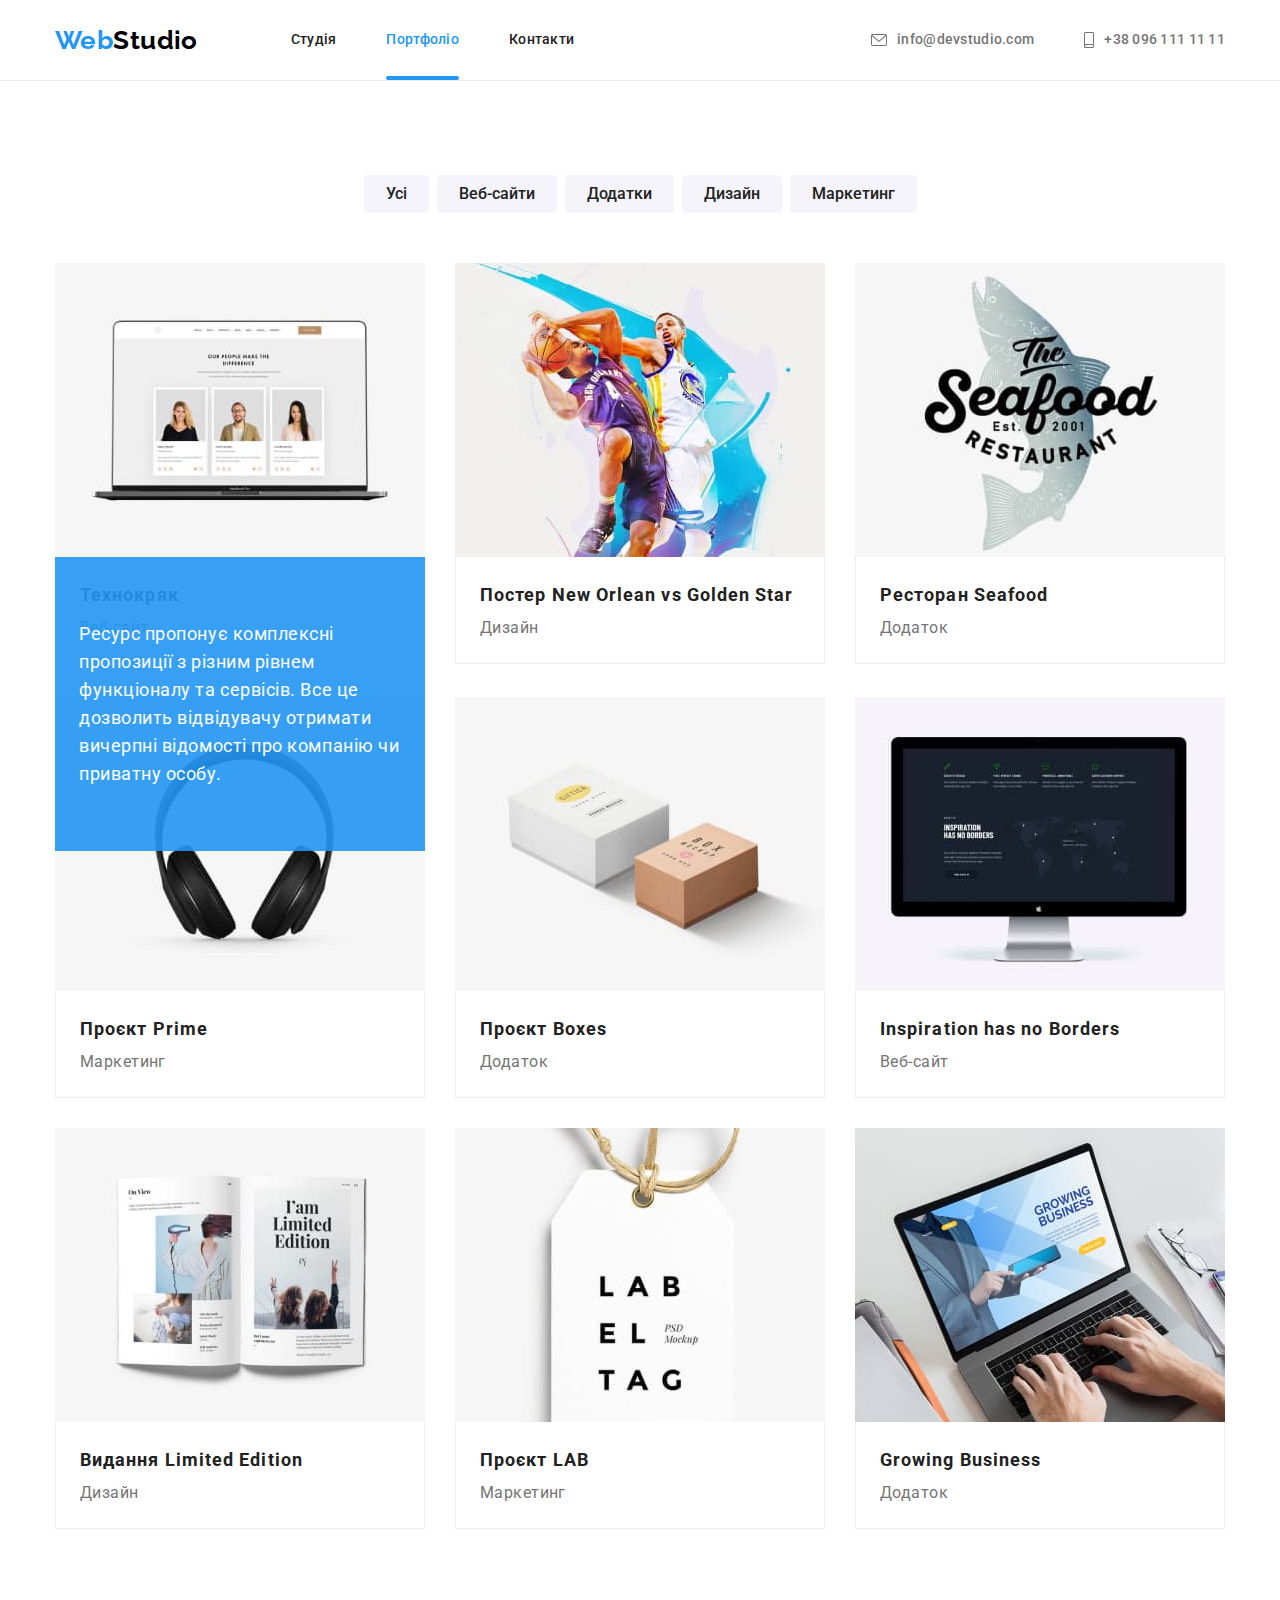
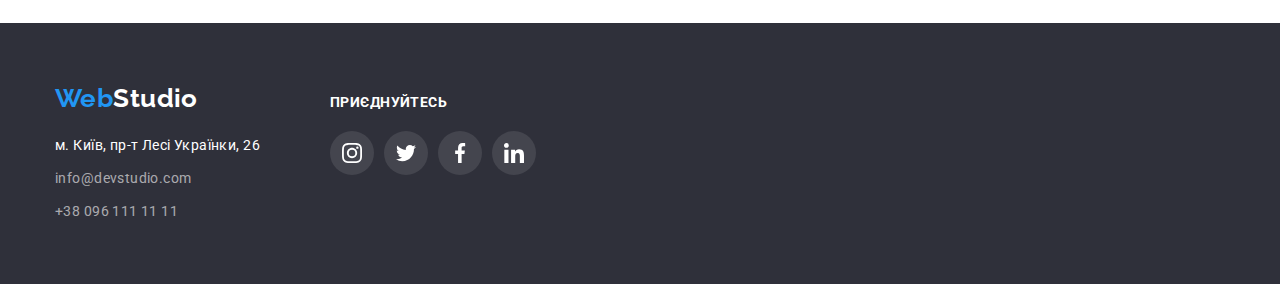
==== portfolio.html @ 52143f66 "сделаны фото на студии, кнопки и ссылки" ====
<!DOCTYPE html>
<html lang="uk">

<head>
    <meta charset="UTF-8">
    <meta http-equiv="X-UA-Compatible" content="IE=edge">
    <meta name="viewport" content="width=device-width, initial-scale=1.0">
    <link
        href="https://fonts.googleapis.com/css2?family=Raleway:wght@700&family=Roboto:wght@400;500;700;900&display=swap"
        rel="stylesheet">
    <title>Document</title>
    <link rel="stylesheet"
        href="https://cdnjs.cloudflare.com/ajax/libs/modern-normalize/0.6.0/modern-normalize.min.css">
    <link rel="stylesheet" href="./css/styles.css">
</head>

<body>
    <!-- Шапка сайта -->
    <header class="borderh">
        <div class="container main-nav">
            <nav class="main-nav">
                <a href="./index.html" class="logo"><span class="logo-web">Web</span>Studio</a>

                <ul class="site-nav list">
                    <li class="item"><a href="./index.html" class="link">Студія</a></li>
                    <li class="item"><a href="" class="link current">Портфоліо</a></li>
                    <li class="item"><a href="" class="link">Контакти</a></li>
                </ul>
            </nav>

            <ul class="site-nav list item-mail">
                <li class="item">
                    <a href="mailto:info@devstudio.com" class="site-nav-mail-tel">
                        <svg class="mail-tel-svg" width="16" height="12">
                            <use href="./images/icons.svg#icon-envelope1"></use>
                        </svg>info@devstudio.com</a>
                </li>
                <li class="item"><a href="tel:+380961111111" class="site-nav-mail-tel">
                        <svg class="mail-tel-svg tell" width="10" height="16">
                            <use href="./images/icons.svg#icon-smartphone1"></use>
                        </svg>
                        +38 096 111 11 11</a></li>
            </ul>
            </div>
            </header>

    <main>
        <!-- Наши работы -->
        <section class="examples section">
            <div class="container">
            <h1 class="hidden-title">Проекти</h1>
            <ul class="list ex-filter">
                <li class="but-item"><button type="button" class="filter-button">Усі</button></li>
                <li class="but-item"><button type="button" class="filter-button">Веб-сайти</button></li>
                <li class="but-item"><button type="button" class="filter-button">Додатки</button></li>
                <li class="but-item"><button type="button" class="filter-button">Дизайн</button></li>
                <li class="but-item"><button type="button" class="filter-button">Маркетинг</button></li>
            </ul>
            
            <ul class="list examples-list">
                <li class="ex-item">
                    <a class="ex-link" href=""><div class="u">
                    <img class="examples-img" src="./images/portf1.jpg" alt="Розроблений сайт на ноутбуці" width="370" height="294">
                    <div class="ex-hover">
                        <p class="ex-hover-text">Ресурс пропонує комплексні пропозиції з різним рівнем функціоналу та сервісів. Все це
                            дозволить
                            відвідувачу отримати
                            вичерпні відомості про компанію чи приватну особу.</p>
                    </div>
                    <div class="ex-text-cont">
                    <h3 class="examples-title">Технокряк</h3>
                    <p class="examples-text">Веб-сайт</p>
                    </div></div></a>
                </li>
                <li class="ex-item">
		<a class="ex-link" href="">
                    <img class="examples-img" src="./images/portf2.jpg" alt="Два баскетболісти" width="370" height="294">
                    <div class="ex-text-cont"><h3 class="examples-title">Постер New Orlean vs Golden Star</h3>
                    <p class="examples-text">Дизайн</p></div></a>
                </li>
                <li class="ex-item">
		<a class="ex-link" href="">
                    <img class="examples-img" src="./images/portf3.jpg" alt="Логотип ресторану Seafood" width="370" height="294">
                    <div class="ex-text-cont"><h3 class="examples-title">Ресторан Seafood</h3>
                    <p class="examples-text">Додаток</p></div></a>
                </li>
                <li class="ex-item">
		<a class="ex-link" href="">
                    <img class="examples-img" src="./images/portf4.jpg" alt="Навушники" width="370" height="294">
                   <div class="ex-text-cont"> <h3 class="examples-title">Проєкт Prime</h3>
                    <p class="examples-text">Маркетинг</p></div></a>
                </li>
                <li class="ex-item">
		<a class="ex-link" href="">
                    <img class="examples-img" src="./images/portf5.jpg" alt="Дві коробки" width="370" height="294">
                    <div class="ex-text-cont"><h3 class="examples-title">Проєкт Boxes</h3>
                    <p class="examples-text">Додаток</p></div></a>
                </li>
                <li class="ex-item">
		<a class="ex-link" href="">
                    <img class="examples-img" src="./images/portf6.jpg" alt="Вімкнений монітор з сайтом" width="370" height="294">
                    <div class="ex-text-cont"><h3 class="examples-title">Inspiration has no Borders</h3>
                    <p class="examples-text">Веб-сайт</p></div></a>
                </li>
                <li class="ex-item">
		<a class="ex-link" href="">
                    <img class="examples-img" src="./images/portf7.jpg" alt="Розкрита книга" width="370" height="294">
                   <div class="ex-text-cont"> <h3 class="examples-title">Видання Limited Edition</h3>
                    <p class="examples-text">Дизайн</p></div></a>
                </li>
                <li class="ex-item">
		<a class="ex-link" href="">
                    <img class="examples-img" src="./images/portf8.jpg" alt="Бірка з назвою фірми" width="370" height="294">
                   <div class="ex-text-cont"> <h3 class="examples-title">Проєкт LAB</h3>
                    <p class="examples-text">Маркетинг</p></div></a>
                </li>
                <li class="ex-item">
		<a class="ex-link" href="">
                    <img class="examples-img" src="./images/portf9.jpg" alt="Набір тексту на ноутбуці з відкритим сайтом" width="370" height="294">
                   <div class="ex-text-cont"> <h3 class="examples-title">Growing Business</h3>
                    <p class="examples-text">Додаток</p></div></a>
                </li>
            </ul>
            </div>
        </section>
    </main>


    <!-- Футер -->
    <footer class="footer">
        <div class="container footer-poz">
            <div class="footer-join">
                <a href="./index.html" class="logo lp"><span class="logo-web">Web</span><span
                        class="logo-web-foot">Studio</span></a>
                <address>
                    <ul class="list">
                        <li class="list-item-f"><a href="https://goo.gl/maps/CPtrU1FHBa2aNyZL9" target="_blank"
                                rel="noopener noreferrer nofollow" class="footer-address">
                                м. Київ, пр-т Лесі Українки, 26</a></li>
                        <li class="list-item-f"><a href="mailto:info@devstudio.com"
                                class="footer-mail-tel">info@devstudio.com</a></li>
                        <li><a href="tel:+380961111111" class="footer-mail-tel">+38 096 111 11 11</a></li>
                    </ul>
                </address>
            </div>
            <div class="footer-join">
                <h2 class="footer-title">Приєднуйтесь</h2>
                <ul class="list team-list">
                    <li><a class="footer-link" target="_blank" href="https://www.instagram.com"><svg class="footer-svg"
                                width="20" height="20">
                                <use href="./images/icons.svg#icon-insta"></use>
                            </svg></a></li>
                    <li><a class="footer-link" target="_blank" href="https://www.twitter.com"><svg class="footer-svg"
                                width="20" height="20">
                                <use href="./images/icons.svg#icon-twitter"></use>
                            </svg></a></li>
                    <li><a class="footer-link" target="_blank" href="https://www.facebook.com"><svg class="footer-svg"
                                width="20" height="20">
                                <use href="./images/icons.svg#icon-facebook"></use>
                            </svg></a></li>
                    <li><a class="footer-link" target="_blank" href="https://www.linkedin.com"><svg class="footer-svg"
                                width="20" height="20">
                                <use href="./images/icons.svg#icon-in"></use>
                            </svg></a></li>
                </ul>
            </div>
        </div>
    </footer>
    </body>
    
    </html>
---- css/styles.css ----
:root {
    --primary-text-color: #757575;
    --title-text-color: #212121;
    --accent-color: #2196f3;
    --primary-white-color: #ffffff;
    --logo-color: #000000;
    --hero-bg-color: #2F303A;
    --section-color: #F5F4FA;
    --header-border: #ececec;
    --image-border: #eeeeee;
    --bg-svg-color: #F5F4FA;
    --link-color: #AFB1B8;
}

li,ul,p,h1,h2,h3,h4,h5,h6{
    margin: 0;
    padding: 0;
}

.list {
    padding: 0;
    margin: 0;
    list-style: none;
}

.section {
    padding-top: 94px;
    padding-bottom: 94px;
}

body {
    background-color: var(--primary-white-color);
    color: var(--primary-text-color);
    font-family: 'Roboto', sans-serif;
    font-size: 14px;
    letter-spacing: 0.03em;
}

.container {
    margin-left: auto;
    margin-right: auto;
    width: 1200px;
    padding-left: 15px;
    padding-right: 15px;
}

.logo {
    color: var(--logo-color);
    text-decoration: none;
    font-family: 'Raleway';
    font-weight: 700;
    font-size: 26px;
    line-height: 1.19;
    padding-top: 24px;
    padding-bottom: 24px;
}

.logo-web {
    color: var(--accent-color);
}

.logo-web-foot {
    color: var(--primary-white-color);
}

/* Site nav */

.site-nav {
    display: flex;
    margin-left: 93px;
}

.site-nav .item:not(:last-child) {
    margin-right: 50px;
}

.main-nav {
    display: flex;
    align-items: center;
    justify-content: space-between;
}

.borderh {
    border-bottom: 1px solid var(--header-border);
}

.link{
    transition: color 250ms cubic-bezier(0.4, 0, 0.2, 1);
}

.site-nav .link {
    display: flex;
    padding-top: 32px;
    padding-bottom: 32px;
    color: var(--title-text-color);
    text-decoration: none;
    font-weight: 500;
    line-height: 1.14;
    letter-spacing: 0.02em;
}

.site-nav .link:hover,
.site-nav .link:focus {
    color: var(--accent-color);
}

.site-nav .link.current {
    color: var(--accent-color);
}

.site-nav-mail-tel {
    display: flex;
    align-items: center;
    text-decoration: none;
    font-weight: 500;
    line-height: 1.14;
    letter-spacing: 0.02em;
    color: var(--primary-text-color);
    padding-top: 32px;
    padding-bottom: 32px;
    transition: color 250ms cubic-bezier(0.4, 0, 0.2, 1);
}

.current {
    position: relative;
}

.current::after {
    content: "";
    display: block;
    width: 100%;
    height: 4px;
    border-radius: 2px;
    position: absolute;
    bottom: 0;
    left: 0;
    background-color: var(--accent-color);
}

.current:hover::after,
.current:focus::after {
    background-color: var(--accent-color);
}

.item-mail {
    margin-left: 0;
}

.site-nav-mail-tel:hover,
.site-nav-mail-tel:focus {
    color: var(--accent-color);
}



/* Hero */
.hero {
    background-color: var(--hero-bg-color);
    text-align: center;
    height: 600px;
    padding-top: 0;
}

.hero {
    padding: 200px 0;
}

.hero-title {
    font-weight: 900;
    font-size: 44px;
    line-height: 1.36;
    letter-spacing: 0.06em;
    text-transform: uppercase;
    color: var(--primary-white-color);
    margin-top: 0;
    margin-bottom: 30px;
    text-align: center;
}

.heroo {
    width: 696px;
}

.overlay{
    height: 600px;
    max-width: 1600px;
    margin-left: auto;
    margin-right: auto;
    background-image: linear-gradient(
    to right,
    rgba(0,0,0,0.5),
    rgba(0,0,0,0.5)
    ), url("../images/bg-img.jpg");
    background-size: cover;
    background-repeat: no-repeat;
    background-position: center;
}

.hero-button {
    border: 1px solid transparent;
    padding: 10px 32px;
    cursor: pointer;
    background-color: var(--accent-color);
    font-family: inherit;
    font-weight: 700;
    font-size: 16px;
    line-height: 1.88;
    letter-spacing: 0.06em;
    text-align: center;
    color: var(--primary-white-color);
    border-radius: 4px;
    text-align: center;
    min-width: 152px;

}

.hidden-title {
    position: absolute;
    left: -10000px;
    top: auto;
    width: 1px;
    height: 1px;
    overflow: hidden;
}

.top-poz {
    display: flex;
    gap: 30px;
}

.top-item {
    max-width: 270px;
}

.photo-list {
    display: flex;
    gap: 30px;
}

img {
    display: block;
    max-width: 100%;
    height: auto;
}

.photo-p{
    position: relative;
}

.photo-descr-text{
    margin: 0;
    position: absolute;
    font-style: normal;
    font-weight: 700;
    line-height: 1.14;
    text-align: center;
    text-transform: uppercase;
    color: var(--primary-white-color);
    background-color: rgba(47, 48, 58, 0.8);
    width: 370px;
    height: 70px;
    display: flex;
    justify-content: center;
    align-items: center;
    bottom: 0;
}

.top-what {
    padding-top: 0;
}

.top-title {
    line-height: 1.14;
    text-transform: uppercase;
    color: var(--title-text-color);
    margin-top: 0;
    margin-bottom: 10px;
}

.top-text {
    line-height: 1.71;
    margin-top: 0;
    margin-bottom: 0;
}

.team {
    display: flex;
    gap: 30px;
}

.team-item {
    text-align: center;
    background: #FFFFFF;
    box-shadow: 0px 1px 3px rgba(0, 0, 0, 0.12), 0px 1px 1px rgba(0, 0, 0, 0.14), 0px 2px 1px rgba(0, 0, 0, 0.2);
    border-radius: 0px 0px 4px 4px;
}

.section-title {
    font-size: 36px;
    line-height: 1.17;
    text-align: center;
    color: var(--title-text-color);
    margin-top: 0;
    margin-bottom: 50px;
}

.team-section {
    background-color: var(--section-color);
}

.team-text {
    padding: 30px 32px;
}

.section-names {
    font-weight: 500;
    font-size: 16px;
    line-height: 1.19;
    color: var(--title-text-color);
    margin-top: 0;
    margin-bottom: 10px;
}

.section-spec {
    font-size: 16px;
    line-height: 1.19;
    margin-top: 0;
    margin-bottom: 16px;
}

.footer {
    background-color: var(--hero-bg-color);
    padding-top: 60px;
    padding-bottom: 60px;
}

.lp {
    display: block;
    margin-bottom: 20px;
    padding-top: 0;
    padding-bottom: 0;
}

.footer-address {
    text-decoration: none;
    line-height: 1.71;
    color: var(--primary-white-color);
    font-style: normal;
    transition: color 250ms cubic-bezier(0.4, 0, 0.2, 1);
}


.footer-mail-tel {
    text-decoration: none;
    line-height: 1.71;
    color: rgba(255, 255, 255, 0.6);
    font-style: normal;
    transition: color 250ms cubic-bezier(0.4, 0, 0.2, 1);
}

.list-item-f {
    margin-top: 0;
    margin-bottom: 9px;
}

.footer-address:hover,
.footer-address:focus,
.footer-mail-tel:hover,
.footer-mail-tel:focus {
    color: var(--accent-color);
}

.ex-filter {
    display: flex;
    justify-content: center;
    margin-bottom: 50px;
}

.filter-button {
    border-radius: 4px;
    padding: 6px 22px;
    background-color: var(--section-color);
    font-family: inherit;
    font-weight: 500;
    font-size: 16px;
    line-height: 1.62;
    color: var(--title-text-color);
    cursor: pointer;
    border: none;
    transition: background-color 250ms cubic-bezier(0.4, 0, 0.2, 1), 
    color 250ms cubic-bezier(0.4, 0, 0.2, 1), 
    box-shadow 250ms cubic-bezier(0.4, 0, 0.2, 1);
}

.but-item {
    margin-right: 8px;
}

.but-item:last-child {
    margin-right: 0;
}

.filter-button:hover,
.filter-button:focus {
    background-color: var(--accent-color);
    color: var(--primary-white-color);
    box-shadow: 
0px 3px 1px rgba(0, 0, 0, 0.1), 
0px 1px 2px rgba(0, 0, 0, 0.08), 
0px 2px 2px rgba(0, 0, 0, 0.12);
    cursor: pointer;
}

.examples-list {
    display: flex;
    flex-wrap: wrap;
}

.ex-item {
    box-sizing: border-box;
    width: 370px;
    margin-right: 30px;
    margin-bottom: 30px;
    background: var(--primary-white-color);
}

.ex-item:nth-child(3n) {
    margin-right: 0;
}

.ex-item:nth-child(n + 7) {
    margin-bottom: 0;
}

.ex-text-cont {
    padding: 20px 24px;
    border-bottom: 1px solid var(--image-border);
    border-left: 1px solid var(--image-border);
    border-right: 1px solid var(--image-border);
}

.ex-hover-text{
    font-size: 18px;
    line-height: 1.56;
    letter-spacing: 0.03em;
    color: var(--primary-white-color);
}

.u{
    overflow: hidden;
}

.ex-hover{
position: absolute;
background-color: rgba(33, 150, 243, 0.9);
    width: 370px;
    height: 294px;
    padding: 63px 24px;
    text-align: flex-start;
    display: flex;
    justify-content: center;
    align-items: center;
    transition: transform 2500ms cubic-bezier(0.4, 0, 0.2, 1);
}

.examples-title {
    font-size: 18px;
    line-height: 2;
    letter-spacing: 0.06em;
    color: var(--title-text-color);
    margin-top: 0;
    margin-bottom: 0;
}

.examples-text {
    font-size: 16px;
    line-height: 1.88;
    margin-top: 0;
    margin-bottom: 0;
    color: var(--primary-text-color);
}

.ex-link{
    display: inline-block;
    text-decoration: none;
    transition: box-shadow 250ms cubic-bezier(0.4, 0, 0.2, 1);
}

.ex-link:hover,
.ex-link:focus{
    box-shadow: 
    0px 1px 1px rgba(0, 0, 0, 0.12), 
    0px 4px 4px rgba(0, 0, 0, 0.06), 
    1px 4px 6px rgba(0, 0, 0, 0.16);
}

.ex-link:hover .ex-hover{
    transform: translateY(-100%);
}

.top-svg{
    width: 270px;
    height: 120px;
    background-color: var(--bg-svg-color);
    margin-bottom: 30px;
    display: flex;
    justify-content: center;
    align-items: center;
}

.mail-tel-svg{
    fill: var(--primary-text-color);
    margin-right: 10px;
    transition: fill 250ms cubic-bezier(0.4, 0, 0.2, 1);
}

.mail-tel-svg:hover,
.mail-tel-svg:focus{
    fill: var(--accent-color);
}

.site-nav-mail-tel:hover .mail-tel-svg,
.site-nav-mail-tel:focus .mail-tel-svg{
    color: var(--accent-color);
    fill: var(--accent-color);
}


.team-link{
   height: 44px;
   width: 44px;
   background-color: var(--primary-white-color);
   border-radius: 50%;
   display: flex;
   justify-content: center;
   align-items: center;
   transition: background-color 250ms cubic-bezier(0.4, 0, 0.2, 1);
}

.team-list{
    display: flex;
    justify-content: center;
    gap: 10px;
}

.team-svg{
   fill: var(--link-color);
   transition: fill 250ms cubic-bezier(0.4, 0, 0.2, 1);
}

.team-svg:hover,
.team-svg:focus{
    fill: var(--primary-white-color);
}

.team-link:hover ,
.team-link:focus {
    background-color: var(--accent-color);
}

.team-link:hover .team-svg,
.team-link:focus .team-svg{
    fill: var(--primary-white-color);
    background-color: var(--accent-color);
}

.clients-svg{
    fill: var(--link-color);
    transition: fill 250ms cubic-bezier(0.4, 0, 0.2, 1);
}

.clients-link{
    border: 1px solid rgba(175, 177, 184, 1);
    border-radius: 4px;
    width: 170px;
    height: 92px;
    display: flex;
    justify-content: center;
    align-items: center;
    transition: border 250ms cubic-bezier(0.4, 0, 0.2, 1);
}

.clients-link:hover,
.clients-link:focus{
    fill: var(--accent-color);
    border: 1px solid var(--accent-color);
}

.clients-svg:hover,
.clients-svg:focus{
    fill: var(--accent-color);
}

.clients-link:hover .clients-svg,
.clients-link:focus .clients-svg {
    fill: var(--accent-color);
}

.clients-logos{
    display: flex;
    gap: 30px;
}

.footer-title{
text-decoration:none;
font-style: normal;
line-height: 1.14;
text-transform: uppercase;
color: var(--primary-white-color);
margin-bottom:20px;
font-size: 14px;
}

.footer-poz{
display: flex;
align-items: baseline;
gap: 70px;
}

.footer-link{
   height: 44px;
   width: 44px;
   background: rgba(255, 255, 255, 0.1);
   border-radius: 50%;
   display: flex;
   justify-content: center;
   align-items: center;
   transition: background-color 250ms cubic-bezier(0.4, 0, 0.2, 1);
}

.footer-svg{
   background-position: center;
   fill: var(--primary-white-color);
}

.footer-svg:hover,
.footer-svg:focus{
    fill: var(--primary-white-color);
}

.footer-link:hover ,
.footer-link:focus {
    background-color: var(--accent-color);
}

.footer-link:hover .team-svg,
.footer-link:focus .team-svg{
    fill: var(--primary-white-color);
    background-color: var(--accent-color);
}
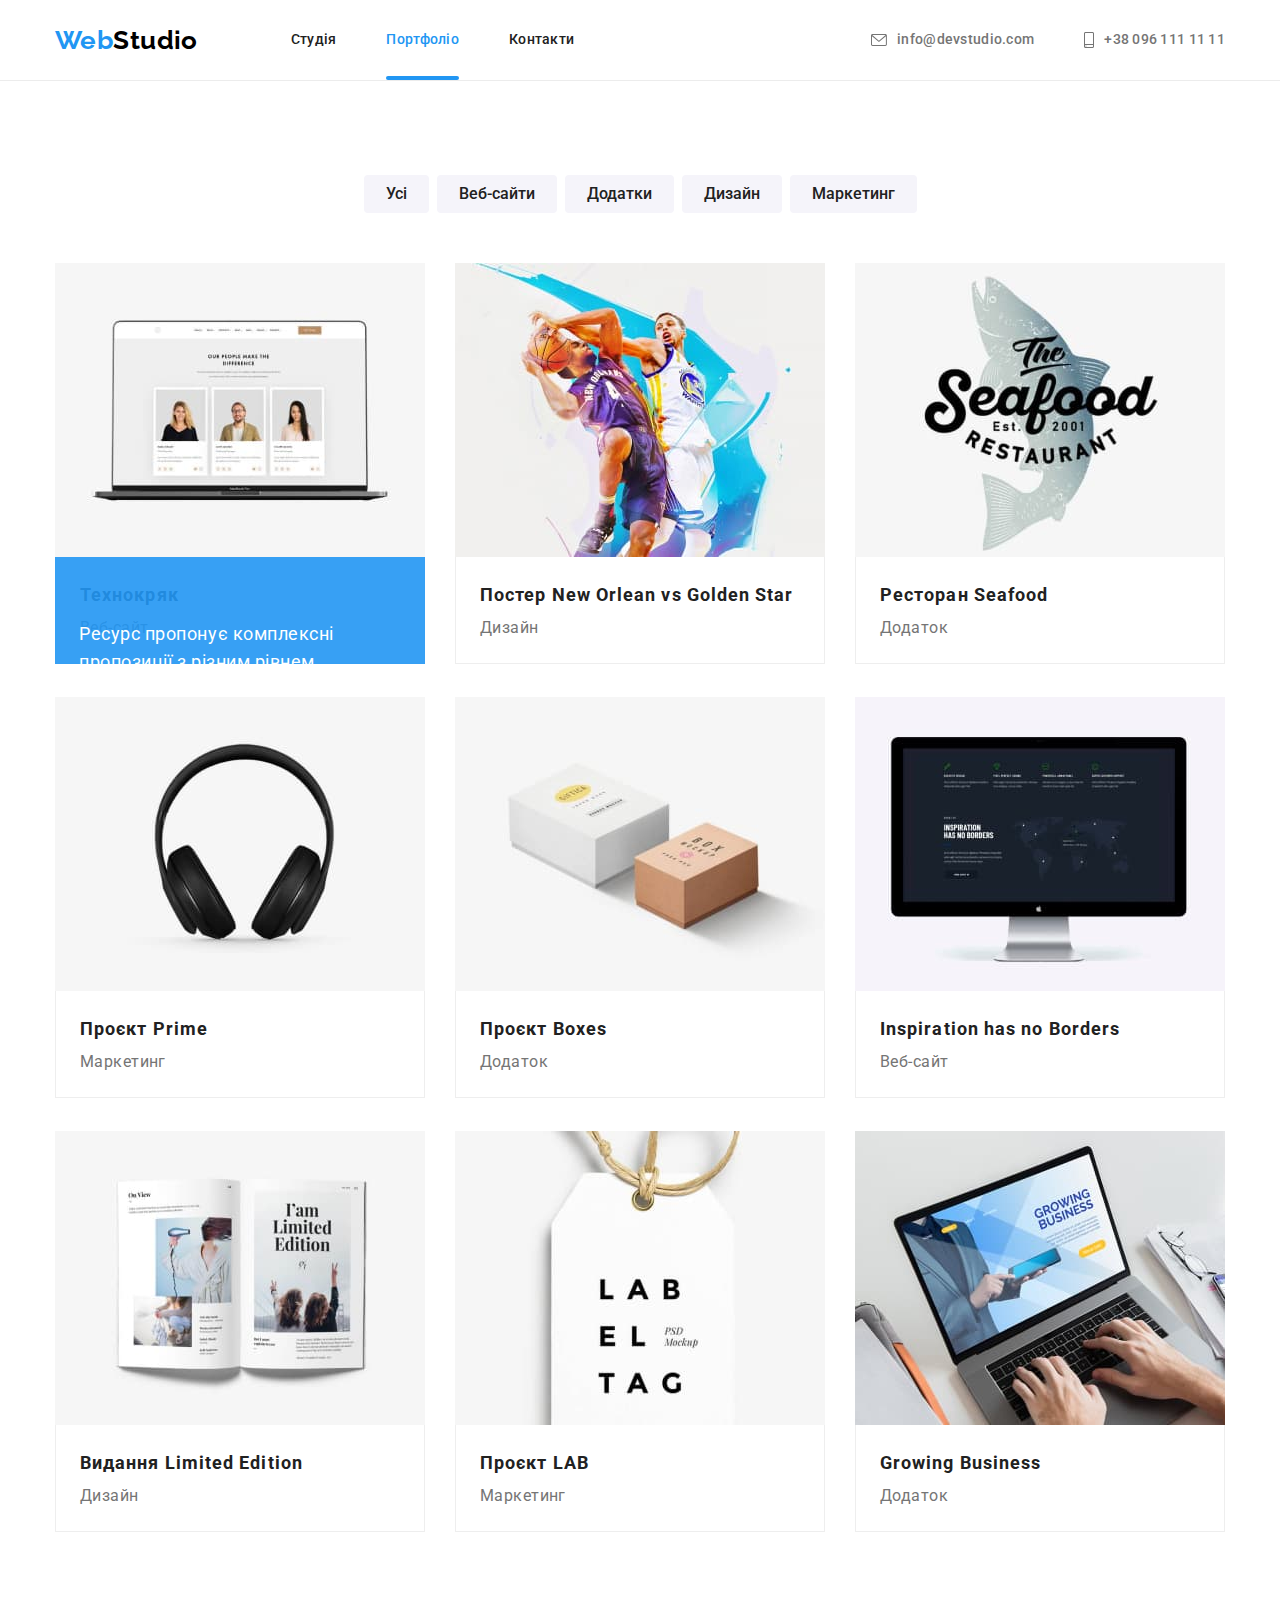
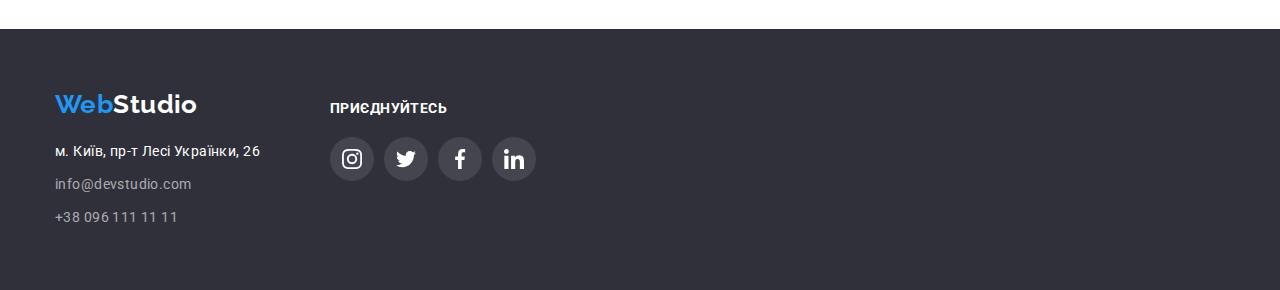
==== commit 9e73479c: "частично доделана картинка в портфолио" ====
--- a/portfolio.html
+++ b/portfolio.html
@@ -59,7 +59,8 @@
             
             <ul class="list examples-list">
                 <li class="ex-item">
-                    <a class="ex-link" href=""><div class="u">
+                    <div class="u">
+                    <a class="ex-link" href="">
                     <img class="examples-img" src="./images/portf1.jpg" alt="Розроблений сайт на ноутбуці" width="370" height="294">
                     <div class="ex-hover">
                         <p class="ex-hover-text">Ресурс пропонує комплексні пропозиції з різним рівнем функціоналу та сервісів. Все це
@@ -70,7 +71,7 @@
                     <div class="ex-text-cont">
                     <h3 class="examples-title">Технокряк</h3>
                     <p class="examples-text">Веб-сайт</p>
-                    </div></div></a>
+                    </div></a></div>
                 </li>
                 <li class="ex-item">
 		<a class="ex-link" href="">
--- a/css/styles.css
+++ b/css/styles.css
@@ -422,6 +422,7 @@
     margin-right: 30px;
     margin-bottom: 30px;
     background: var(--primary-white-color);
+    
 }
 
 .ex-item:nth-child(3n) {
@@ -447,6 +448,7 @@
 }
 
 .u{
+    position: relative;
     overflow: hidden;
 }
 
@@ -484,6 +486,8 @@
     display: inline-block;
     text-decoration: none;
     transition: box-shadow 250ms cubic-bezier(0.4, 0, 0.2, 1);
+    position: relative;
+    overflow: hidden;
 }
 
 .ex-link:hover,
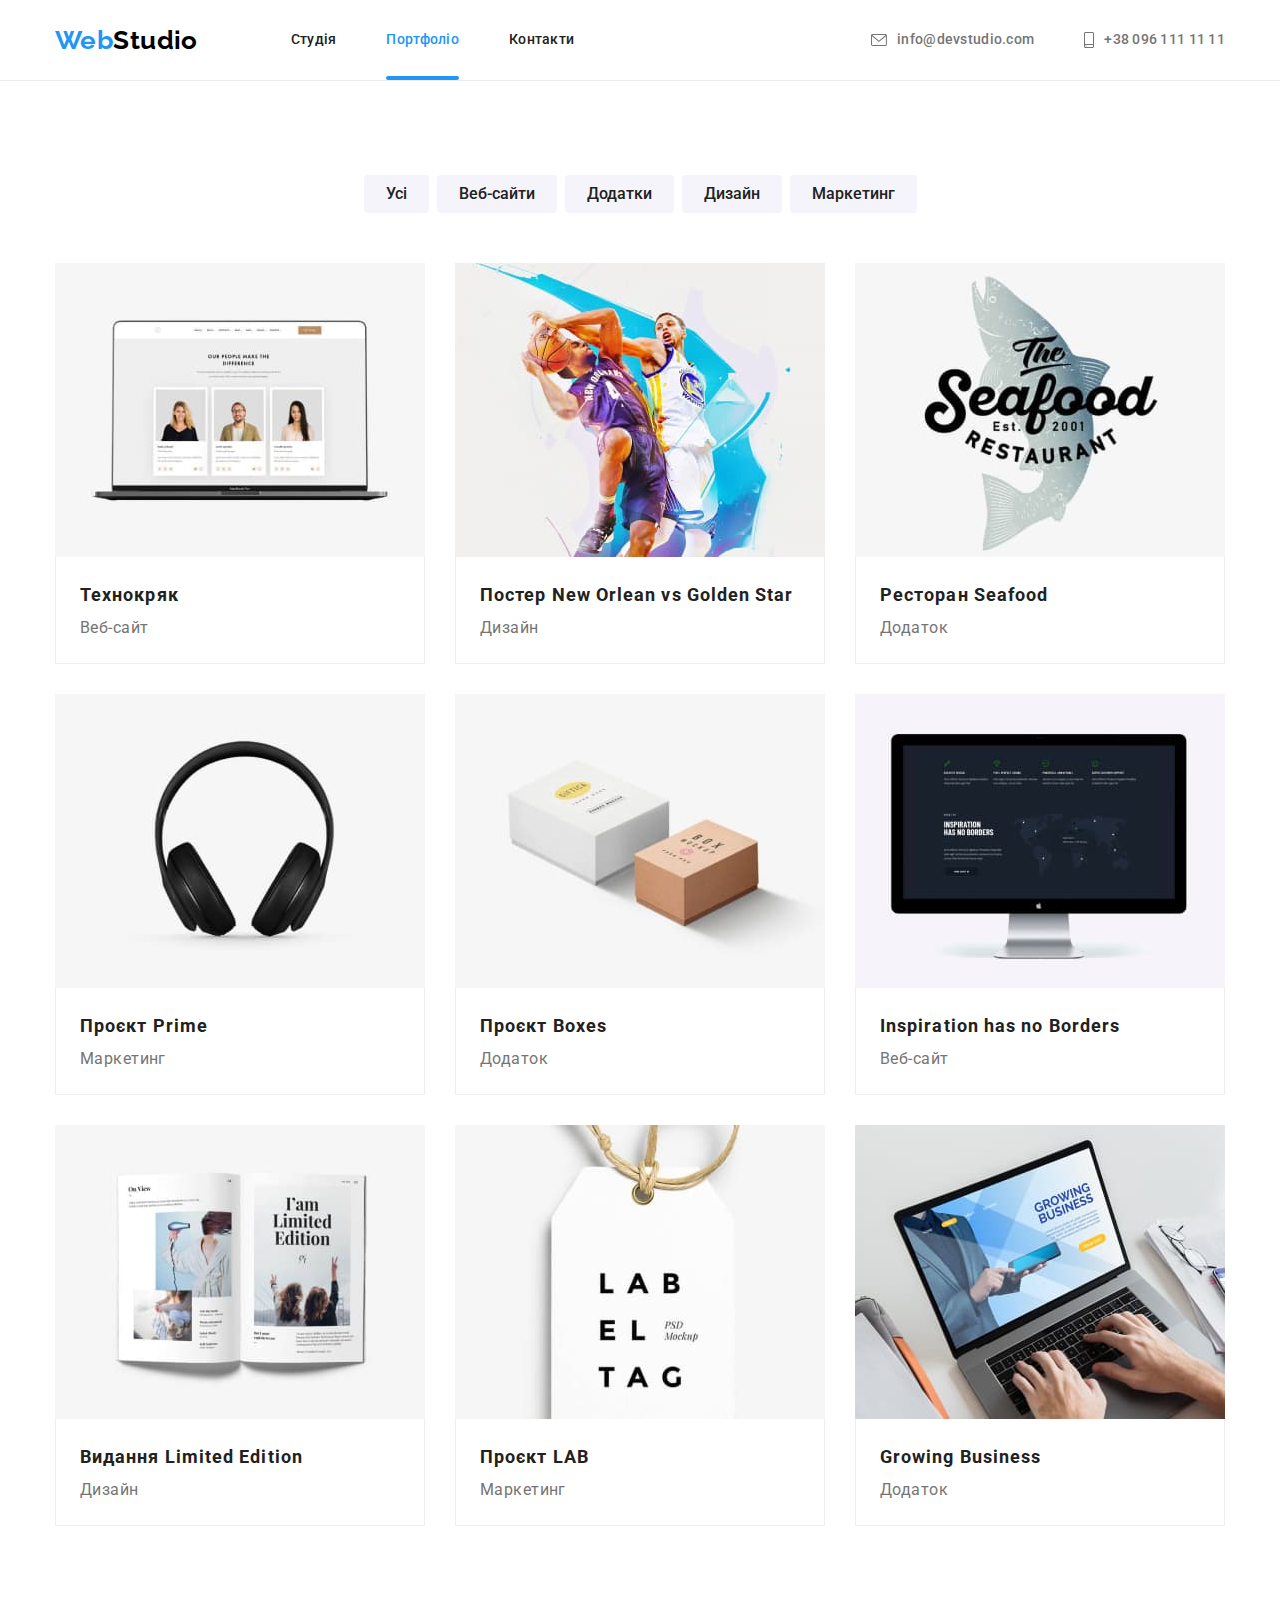
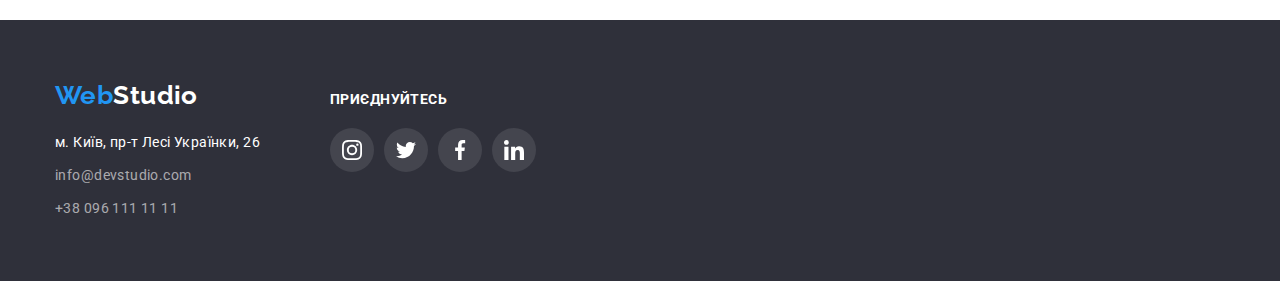
==== commit f441e817: "доделано портфолио" ====
--- a/portfolio.html
+++ b/portfolio.html
@@ -59,66 +59,122 @@
             
             <ul class="list examples-list">
                 <li class="ex-item">
-                    <div class="u">
                     <a class="ex-link" href="">
+                        <div class="ex-hidden">
                     <img class="examples-img" src="./images/portf1.jpg" alt="Розроблений сайт на ноутбуці" width="370" height="294">
                     <div class="ex-hover">
                         <p class="ex-hover-text">Ресурс пропонує комплексні пропозиції з різним рівнем функціоналу та сервісів. Все це
                             дозволить
                             відвідувачу отримати
                             вичерпні відомості про компанію чи приватну особу.</p>
-                    </div>
+                    </div></div>
                     <div class="ex-text-cont">
                     <h3 class="examples-title">Технокряк</h3>
                     <p class="examples-text">Веб-сайт</p>
-                    </div></a></div>
-                </li>
-                <li class="ex-item">
-		<a class="ex-link" href="">
-                    <img class="examples-img" src="./images/portf2.jpg" alt="Два баскетболісти" width="370" height="294">
+                    </div></a>
+                </li>
+                <li class="ex-item">
+		<a class="ex-link" href="">
+            <div class="ex-hidden">
+                <img class="examples-img" src="./images/portf2.jpg" alt="Два баскетболісти" width="370" height="294">
+                    <div class="ex-hover">
+                        <p class="ex-hover-text">Ресурс пропонує комплексні пропозиції з різним рівнем функціоналу та сервісів. Все це
+                            дозволить
+                            відвідувачу отримати
+                            вичерпні відомості про компанію чи приватну особу.</p>
+                    </div></div>
                     <div class="ex-text-cont"><h3 class="examples-title">Постер New Orlean vs Golden Star</h3>
                     <p class="examples-text">Дизайн</p></div></a>
                 </li>
                 <li class="ex-item">
 		<a class="ex-link" href="">
-                    <img class="examples-img" src="./images/portf3.jpg" alt="Логотип ресторану Seafood" width="370" height="294">
+                    <div class="ex-hidden">
+                        <img class="examples-img" src="./images/portf3.jpg" alt="Логотип ресторану Seafood" width="370" height="294">
+                    <div class="ex-hover">
+                        <p class="ex-hover-text">Ресурс пропонує комплексні пропозиції з різним рівнем функціоналу та сервісів. Все це
+                            дозволить
+                            відвідувачу отримати
+                            вичерпні відомості про компанію чи приватну особу.</p>
+                    </div></div>
                     <div class="ex-text-cont"><h3 class="examples-title">Ресторан Seafood</h3>
                     <p class="examples-text">Додаток</p></div></a>
                 </li>
                 <li class="ex-item">
 		<a class="ex-link" href="">
-                    <img class="examples-img" src="./images/portf4.jpg" alt="Навушники" width="370" height="294">
-                   <div class="ex-text-cont"> <h3 class="examples-title">Проєкт Prime</h3>
+                    <div class="ex-hidden">
+                        <img class="examples-img" src="./images/portf4.jpg" alt="Навушники" width="370" height="294">
+                   <div class="ex-hover">
+                        <p class="ex-hover-text">Ресурс пропонує комплексні пропозиції з різним рівнем функціоналу та сервісів. Все це
+                            дозволить
+                            відвідувачу отримати
+                            вичерпні відомості про компанію чи приватну особу.</p>
+                    </div></div>
+                    <div class="ex-text-cont"> <h3 class="examples-title">Проєкт Prime</h3>
                     <p class="examples-text">Маркетинг</p></div></a>
                 </li>
                 <li class="ex-item">
 		<a class="ex-link" href="">
-                    <img class="examples-img" src="./images/portf5.jpg" alt="Дві коробки" width="370" height="294">
+                    <div class="ex-hidden">
+                        <img class="examples-img" src="./images/portf5.jpg" alt="Дві коробки" width="370" height="294">
+                    <div class="ex-hover">
+                        <p class="ex-hover-text">Ресурс пропонує комплексні пропозиції з різним рівнем функціоналу та сервісів. Все це
+                            дозволить
+                            відвідувачу отримати
+                            вичерпні відомості про компанію чи приватну особу.</p>
+                    </div></div>
                     <div class="ex-text-cont"><h3 class="examples-title">Проєкт Boxes</h3>
                     <p class="examples-text">Додаток</p></div></a>
                 </li>
                 <li class="ex-item">
 		<a class="ex-link" href="">
-                    <img class="examples-img" src="./images/portf6.jpg" alt="Вімкнений монітор з сайтом" width="370" height="294">
+                    <div class="ex-hidden">
+                        <img class="examples-img" src="./images/portf6.jpg" alt="Вімкнений монітор з сайтом" width="370" height="294">
+                    <div class="ex-hover">
+                        <p class="ex-hover-text">Ресурс пропонує комплексні пропозиції з різним рівнем функціоналу та сервісів. Все це
+                            дозволить
+                            відвідувачу отримати
+                            вичерпні відомості про компанію чи приватну особу.</p>
+                    </div></div>
                     <div class="ex-text-cont"><h3 class="examples-title">Inspiration has no Borders</h3>
                     <p class="examples-text">Веб-сайт</p></div></a>
                 </li>
                 <li class="ex-item">
 		<a class="ex-link" href="">
-                    <img class="examples-img" src="./images/portf7.jpg" alt="Розкрита книга" width="370" height="294">
-                   <div class="ex-text-cont"> <h3 class="examples-title">Видання Limited Edition</h3>
+                    <div class="ex-hidden">
+                        <img class="examples-img" src="./images/portf7.jpg" alt="Розкрита книга" width="370" height="294">
+                   <div class="ex-hover">
+                        <p class="ex-hover-text">Ресурс пропонує комплексні пропозиції з різним рівнем функціоналу та сервісів. Все це
+                            дозволить
+                            відвідувачу отримати
+                            вичерпні відомості про компанію чи приватну особу.</p>
+                    </div></div>
+                    <div class="ex-text-cont"> <h3 class="examples-title">Видання Limited Edition</h3>
                     <p class="examples-text">Дизайн</p></div></a>
                 </li>
                 <li class="ex-item">
 		<a class="ex-link" href="">
-                    <img class="examples-img" src="./images/portf8.jpg" alt="Бірка з назвою фірми" width="370" height="294">
-                   <div class="ex-text-cont"> <h3 class="examples-title">Проєкт LAB</h3>
+                    <div class="ex-hidden">
+                        <img class="examples-img" src="./images/portf8.jpg" alt="Бірка з назвою фірми" width="370" height="294">
+                   <div class="ex-hover">
+                        <p class="ex-hover-text">Ресурс пропонує комплексні пропозиції з різним рівнем функціоналу та сервісів. Все це
+                            дозволить
+                            відвідувачу отримати
+                            вичерпні відомості про компанію чи приватну особу.</p>
+                    </div></div>
+                    <div class="ex-text-cont"> <h3 class="examples-title">Проєкт LAB</h3>
                     <p class="examples-text">Маркетинг</p></div></a>
                 </li>
                 <li class="ex-item">
 		<a class="ex-link" href="">
-                    <img class="examples-img" src="./images/portf9.jpg" alt="Набір тексту на ноутбуці з відкритим сайтом" width="370" height="294">
-                   <div class="ex-text-cont"> <h3 class="examples-title">Growing Business</h3>
+                    <div class="ex-hidden">
+                        <img class="examples-img" src="./images/portf9.jpg" alt="Набір тексту на ноутбуці з відкритим сайтом" width="370" height="294">
+                   <div class="ex-hover">
+                        <p class="ex-hover-text">Ресурс пропонує комплексні пропозиції з різним рівнем функціоналу та сервісів. Все це
+                            дозволить
+                            відвідувачу отримати
+                            вичерпні відомості про компанію чи приватну особу.</p>
+                    </div></div>
+                    <div class="ex-text-cont"> <h3 class="examples-title">Growing Business</h3>
                     <p class="examples-text">Додаток</p></div></a>
                 </li>
             </ul>
--- a/css/styles.css
+++ b/css/styles.css
@@ -422,7 +422,6 @@
     margin-right: 30px;
     margin-bottom: 30px;
     background: var(--primary-white-color);
-    
 }
 
 .ex-item:nth-child(3n) {
@@ -447,9 +446,9 @@
     color: var(--primary-white-color);
 }
 
-.u{
-    position: relative;
-    overflow: hidden;
+.ex-hidden{
+position: relative;
+overflow: hidden;
 }
 
 .ex-hover{
@@ -462,7 +461,7 @@
     display: flex;
     justify-content: center;
     align-items: center;
-    transition: transform 2500ms cubic-bezier(0.4, 0, 0.2, 1);
+    transition: transform 250ms cubic-bezier(0.4, 0, 0.2, 1);
 }
 
 .examples-title {
@@ -486,8 +485,6 @@
     display: inline-block;
     text-decoration: none;
     transition: box-shadow 250ms cubic-bezier(0.4, 0, 0.2, 1);
-    position: relative;
-    overflow: hidden;
 }
 
 .ex-link:hover,
